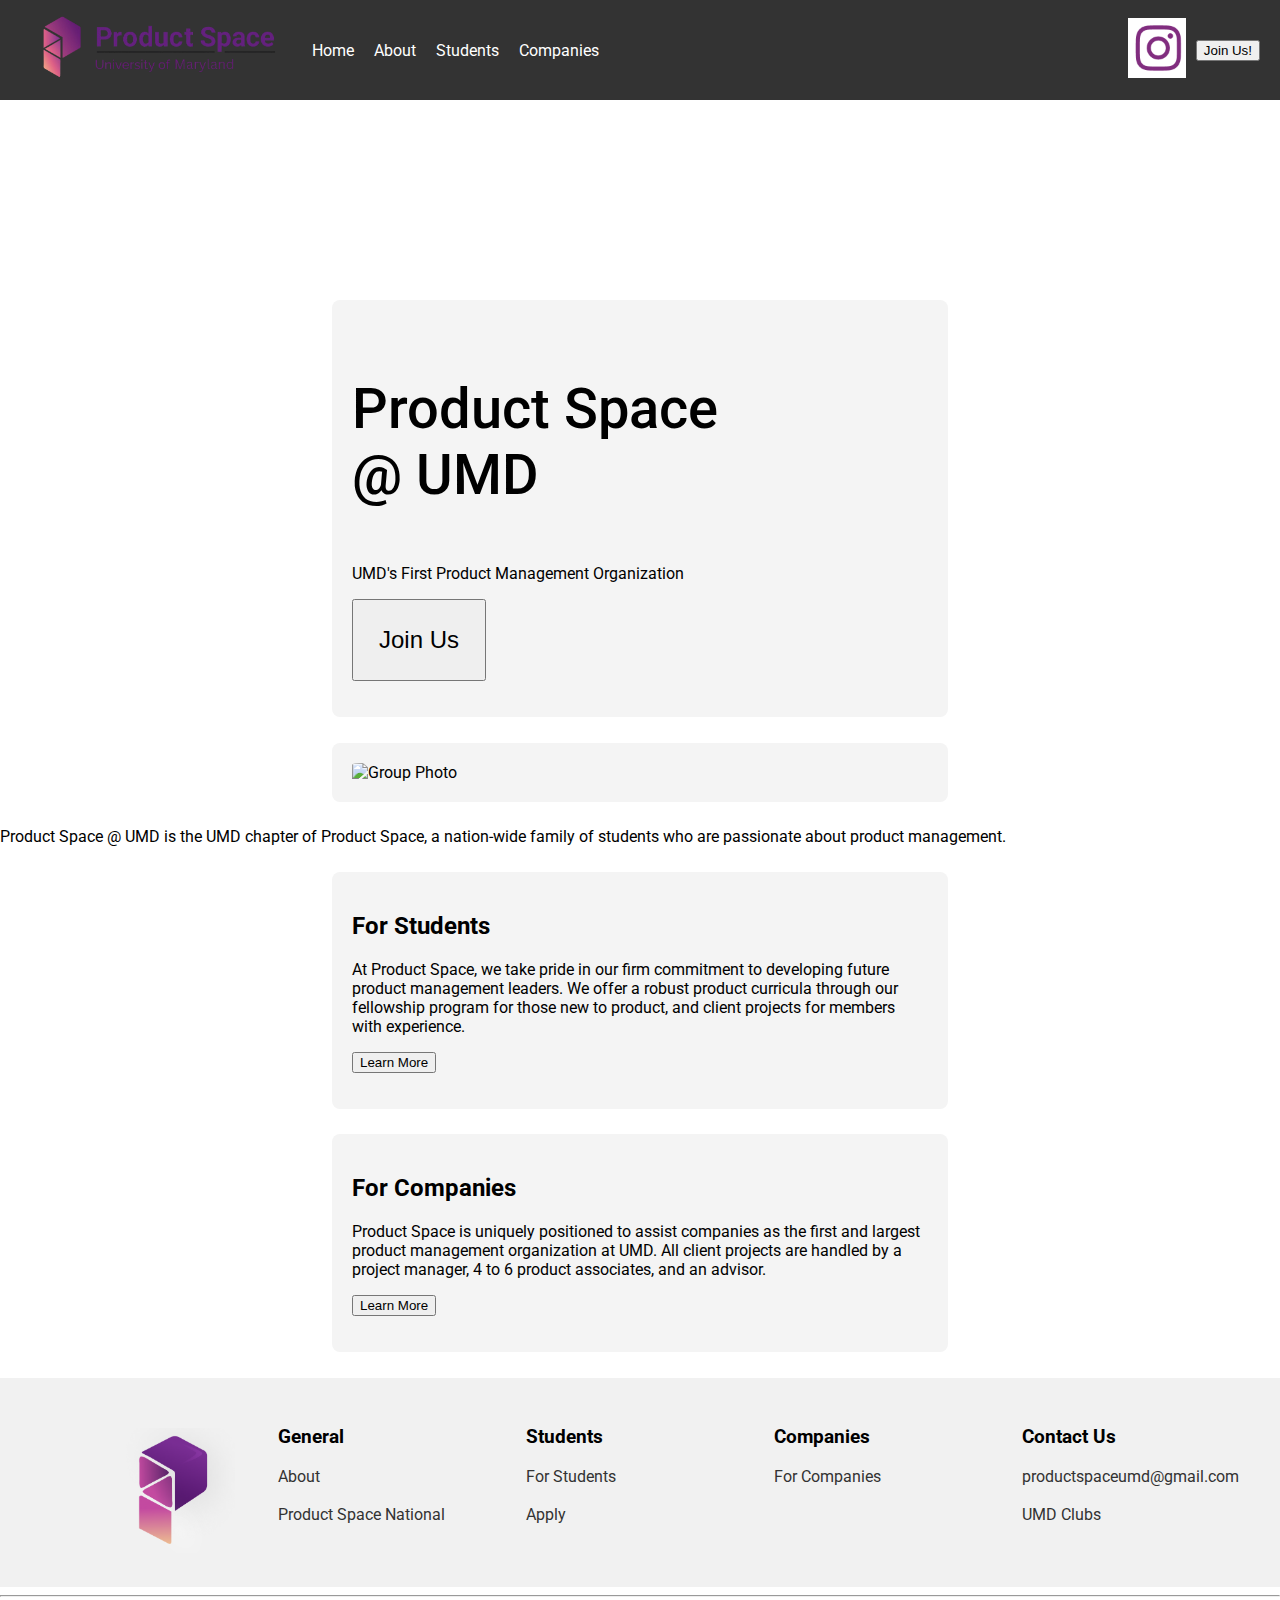
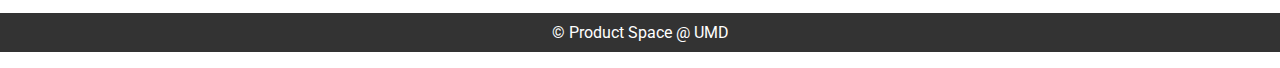
==== index.html @ 401a119f "Rename home.html to index.html" ====
<!DOCTYPE html>
<html lang="en">

<head>
    <meta charset="utf-8">
	<title>UMD Product Space </title>
    <link rel="stylesheet" href="style.css" type="text/css">
    <link rel="preconnect" href="https://fonts.googleapis.com">
    <link rel="preconnect" href="https://fonts.gstatic.com" crossorigin>
    <link href="https://fonts.googleapis.com/css2?family=Domine:wght@400..700&family=Roboto:ital,wght@0,100..900;1,100..900&display=swap" rel="stylesheet">
</head>

<body class="body-format">
    <div id="navbar">
        <div id="leftNav">
            <img src="ps+md+logo.png" height="80">

            <a href="home.html">Home</a>
            <a href="about.html">About</a>
            <a href="students.html">Students</a>
            <a href="companies.html">Companies</a>
        </div>
        <div id="rightNav">
            <a href="https://www.instagram.com/productspaceumd/">
                <img src="instaLogo.png" height="60" alt="instagram"> 
            </a>
            <a  href="https://docs.google.com/forms/d/e/1FAIpQLSeWlETWPmmXoD9NtAts4yCuMwz2vFxb6qbk9b46RQPgtwjaCg/viewform">
                <button class="joinButton">Join Us!</button>
            </a>  
        </div>
      </div>


      <div class="row" id="intro">
        <div class="column" id="leftColumn" style="margin-top: 200px;">
            <p style="font-size: 3.5rem; font-weight: 500;">Product Space <br>@ UMD</p>
            <p>UMD's First Product Management Organization<p>
            <input class="joinButton" type="button" value="Join Us" style="font-size:1.5rem; padding: 25px;" >
        </div>
            <div class="column">
                <img src="ProfGroupPhoto.JPG" height="750" alt="Group Photo" style="border-radius: 10%;">
            </div>
      </div>

      <div class="row" id="mission">
        <p>Product Space @ UMD is the UMD chapter of Product Space, a nation-wide family of students who are passionate about product management.</p>
      </div>

      <div class="row" id="for">
        <div class="column" id="">
            <h2>For Students</h2>
            <p>At Product Space, we take pride in our firm commitment to developing future product management leaders. We offer a robust product curricula through our fellowship program for those new to product, and client projects for members with experience.<p>
            <input class="learnButton" type="button" value="Learn More">
        </div>
        <div class="column">
            <h2>For Companies</h2>
            <p>Product Space is uniquely positioned to assist companies as the first and largest product management organization at UMD. All client projects are handled by a project manager, 4 to 6 product associates, and an advisor.<p>
            <input class="learnButton" type="button" value="Learn More" >
        </div>
      </div>

      <div class="row" id="footer">
        <div class="columnF">
            <img width="125px" src="ps+logo.png" style="margin-left: 80px; margin-top: 20px;">
        </div>
        <div class="columnF" id="">
            <h3>General</h3>
            <a href="about.html">About</a><br>
            <a href="https://www.productspace.org/">Product Space National</a>
        </div>
        <div class="columnF">
            <h3>Students</h3>
            <a href="students.html">For Students</a><br>
            <a href="https://docs.google.com/forms/d/e/1FAIpQLSeWlETWPmmXoD9NtAts4yCuMwz2vFxb6qbk9b46RQPgtwjaCg/viewform"> Apply</a>
        </div>
        <div class="columnF" id="">
            <h3>Companies</h3>
            <a href="companies.html">For Companies</a>
        </div>
        <div class="columnF">
            <h3>Contact Us</h3>
            <a href="mailto:productspaceumd@gmail.com?subject=Client%20Project">
                productspaceumd@gmail.com
            </a><br>
            <a href="https://terplink.umd.edu/organization/productspaceatumd">UMD Clubs</a> 
        </div>
       
      </div>
      <hr>
      <p id="copyright">&#169 Product Space @ UMD </p>
      
</body>
</html>
---- style.css ----
/* General Styling */
body {
    font-family: 'Roboto', sans-serif;
    margin: 0;
    padding: 0;
}

/* Navbar Styling */
#navbar {
    display: flex;
    justify-content: space-between;
    padding: 10px 20px;
    background-color: #333;
    color: white;
}

#leftNav {
    display: flex;
    align-items: center;
}

#leftNav a {
    color: white;
    text-decoration: none;
    padding: 0 10px;
}

#rightNav {
    display: flex;
    align-items: center;
}

#rightNav a {
    margin-left: 10px;
}

/* Button Hover Effect */
.joinButton:hover {
    background-color: #007bff;
    color: white;
}

/* Student Section */
#student {
    padding: 40px;
    text-align: center;
}

#studentPara {
    font-size: 1.1rem;
    line-height: 1.6;
}

/* Column Styles for Student Programs */
.column {
    width: 45%;
    margin: 2% auto;
    padding: 20px;
    background-color: #f4f4f4;
    border-radius: 8px;
}

.column h3 {
    font-family: 'Domine', serif;
}

/* Footer Styling */
#footer {
    display: flex;
    justify-content: space-between;
    background-color: #f1f1f1;
    padding: 20px;
}

.columnF {
    width: 22%;
    padding: 10px;
}

.columnF a {
    display: block;
    text-decoration: none;
    color: #333;
}

#copyright {
    text-align: center;
    padding: 10px 0;
    background-color: #333;
    color: white;
}

/* Mobile Responsiveness */
@media (max-width: 768px) {
    #footer {
        flex-direction: column;
        align-items: center;
    }

    .columnF {
        width: 80%;
        margin-bottom: 10px;
    }

    #student {
        padding: 20px;
    }

    .column {
        width: 100%;
    }

    #navbar {
        flex-direction: column;
        align-items: center;
    }
}
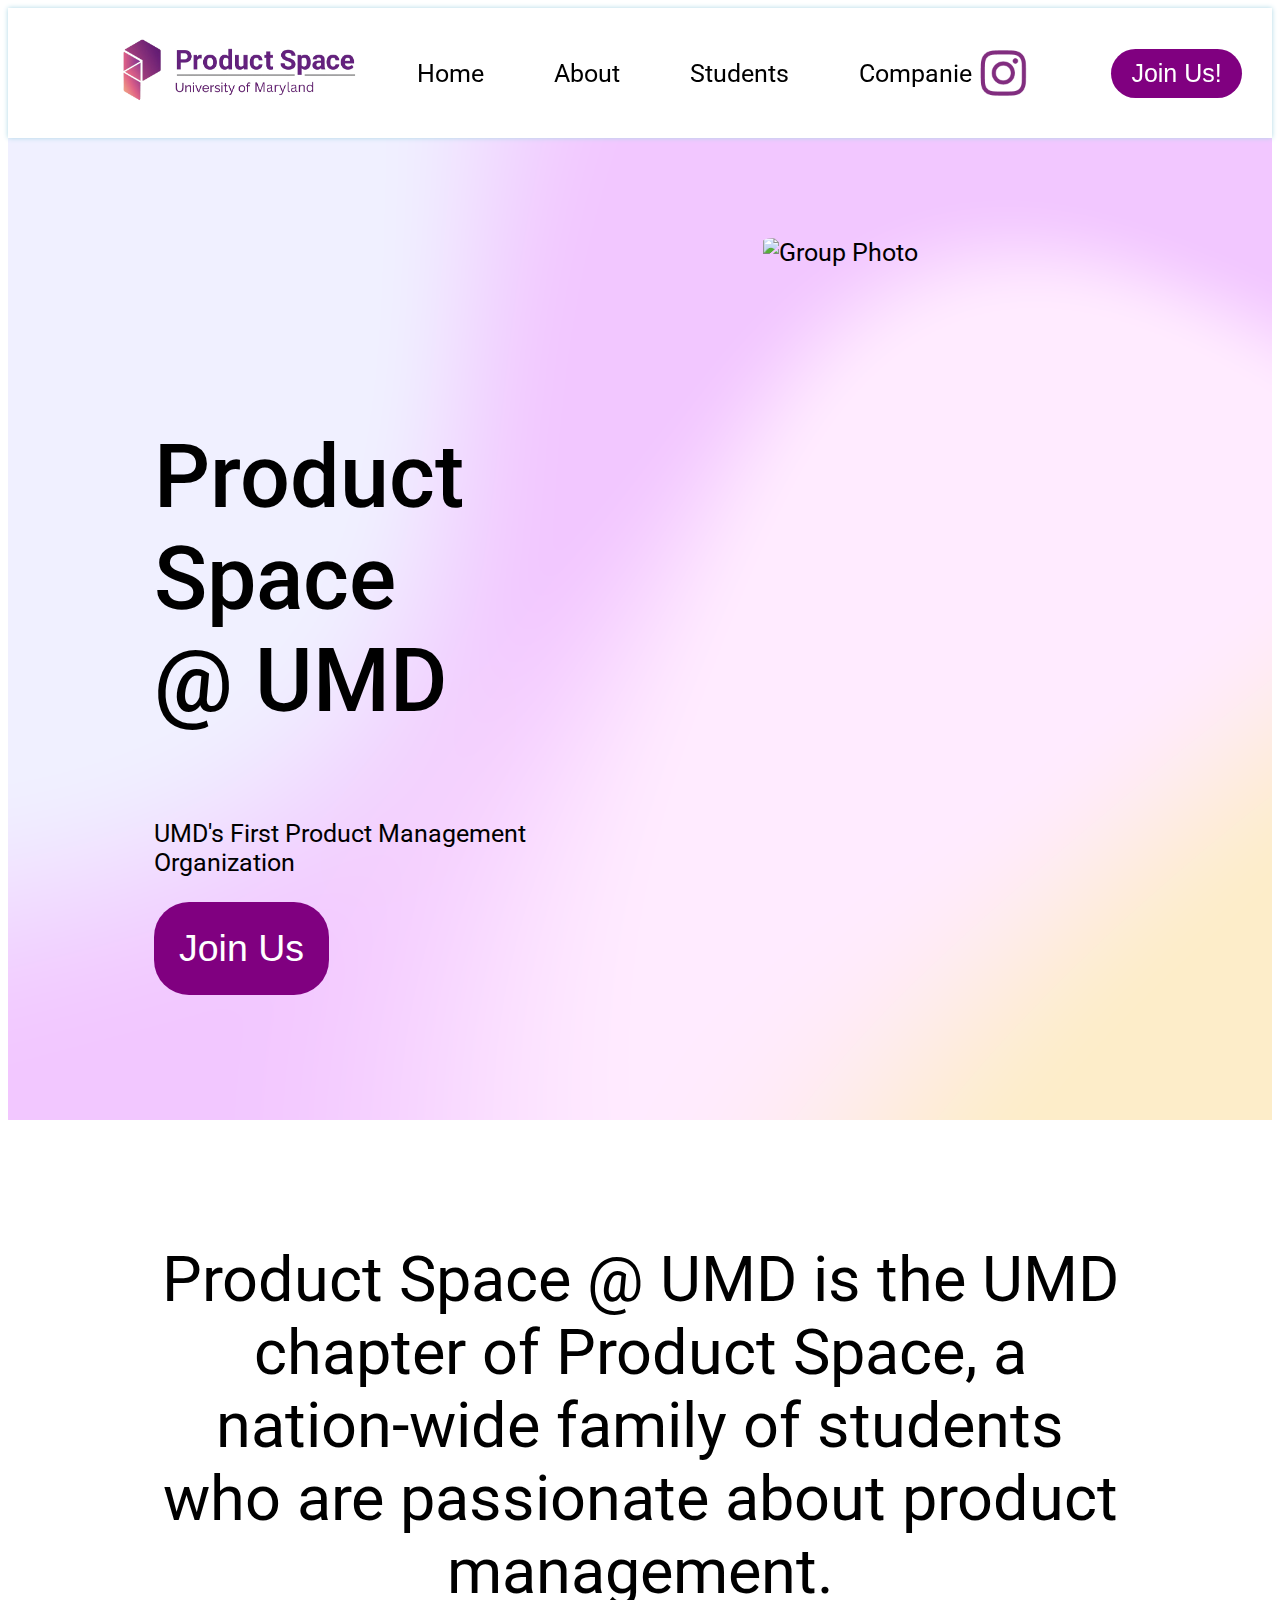
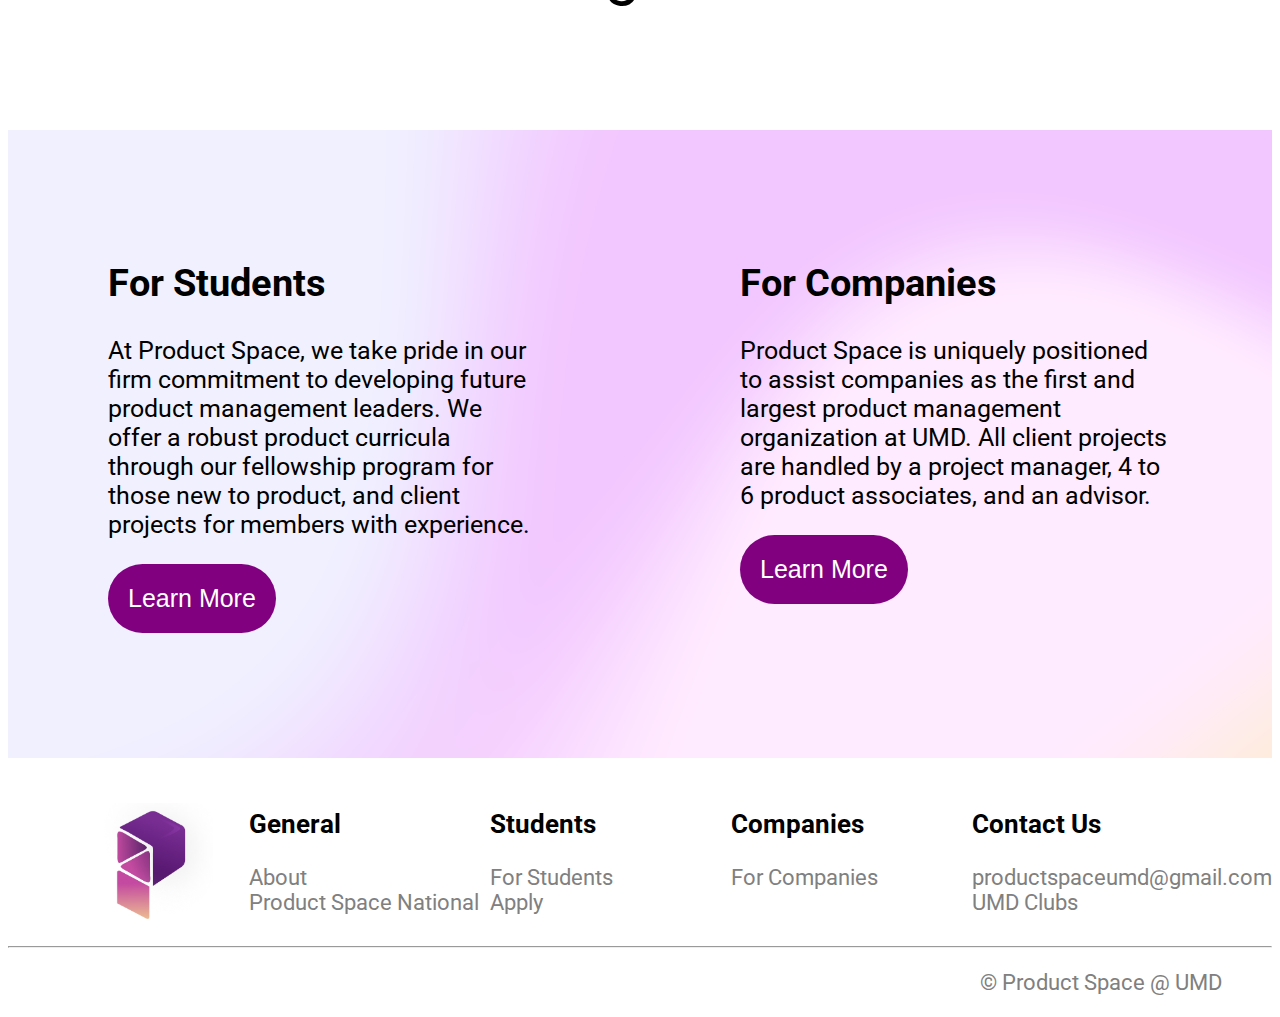
==== commit 8b903e4c: "Update home -> index in index.html" ====
--- a/index.html
+++ b/index.html
@@ -15,7 +15,7 @@
         <div id="leftNav">
             <img src="ps+md+logo.png" height="80">
 
-            <a href="home.html">Home</a>
+            <a href="index.html">Home</a>
             <a href="about.html">About</a>
             <a href="students.html">Students</a>
             <a href="companies.html">Companies</a>
@@ -50,12 +50,16 @@
         <div class="column" id="">
             <h2>For Students</h2>
             <p>At Product Space, we take pride in our firm commitment to developing future product management leaders. We offer a robust product curricula through our fellowship program for those new to product, and client projects for members with experience.<p>
-            <input class="learnButton" type="button" value="Learn More">
+            <a href="students.html">
+                <button class="learnButton">Learn More</button>
+            </a>
         </div>
         <div class="column">
             <h2>For Companies</h2>
             <p>Product Space is uniquely positioned to assist companies as the first and largest product management organization at UMD. All client projects are handled by a project manager, 4 to 6 product associates, and an advisor.<p>
-            <input class="learnButton" type="button" value="Learn More" >
+            <a href="companies.html">
+                <button class="learnButton">Learn More</button>
+            </a>
         </div>
       </div>
 
--- a/style.css
+++ b/style.css
@@ -1,117 +1,192 @@
-/* General Styling */
-body {
-    font-family: 'Roboto', sans-serif;
-    margin: 0;
-    padding: 0;
+
+html{
+    font-size: 25px;
+    background-color: white;
+    font-family: "Roboto", serif;
+    font-weight: 400;
+    font-style: normal;
+    font-variation-settings: "wdth" 100;
 }
 
-/* Navbar Styling */
+/* Style the navbar */
 #navbar {
     display: flex;
-    justify-content: space-between;
-    padding: 10px 20px;
-    background-color: #333;
-    color: white;
+    position: sticky;
+    top: 0;
+    overflow: hidden;
+    background-color: white;
+    box-shadow: 0px 0px 5px lightblue;
+    align-items: center;
+    
 }
-
-#leftNav {
-    display: flex;
-    align-items: center;
-}
-
-#leftNav a {
-    color: white;
-    text-decoration: none;
-    padding: 0 10px;
+#leftNav{
+  display: flex;
+  align-items: center;
 }
 
 #rightNav {
+  display: flex;
+  align-items: center;
+  justify-content: space-between; /* Ensure proper spacing */
+}
+#leftNav img {
+  margin-left: 10%; /* Add spacing between the icon and the button */
+}
+  
+
+#rightNav img {
+  margin: 0 10px; /* Adjust spacing */
+  height: 60px; /* Ensure consistent height */
+  vertical-align: middle; /* Align with button */
+}
+  
+  /* Navbar links */
+  #navbar a {
+    float: left;
+    display: block;
+    color: black;
+    text-align: center;
+    padding: 35px;
+    text-decoration: none;
+    font-size: 1rem;
+  }
+
+  #footer a{
+    color: gray;
+    text-decoration: none;
+  }
+
+  #footer a:hover{
+    color: purple;
+    text-decoration: underline;
+  }
+  
+  #navbar a:hover {
+    color: purple; 
+    text-decoration: underline;
+  }
+  h1{
+    font-size: 3.5rem;
+  }
+  /* Page content */
+  .content {
+    padding: 16px;
+  }
+
+  #about{
+    padding: 20px; 
+  }
+
+  .joinButton {
+    color: white;
+    background-color: purple;
+    border-radius: 35px;
+    font-size: 1rem;
+    padding: 10px 20px; /* Adjust padding */
+    border: none;
+    white-space: nowrap; /* Prevents text from wrapping */
+}
+ .learnButton{
+    color:white; 
+    background-color: purple;
+    border-radius: 35px;
+    font-size: 1rem;
+    padding: 20px; 
+    border: none;
+ }
+
+ .joinButton:hover{
+    opacity: 70%;
+ }
+ .row {
     display: flex;
-    align-items: center;
-}
+  }
+  #intro{
+    background-image: url(mesh-gradient.png);
+    background-repeat: repeat-x;
+    background-size: cover; 
+  }
+  #for{
+    background-image: url(mesh-gradient.png);
+    background-repeat: repeat-x;
+    background-size: cover; 
+  }
+  #about{
+    background-image: url(mesh-gradient.png);
+    background-repeat: repeat-x;
+    background-size: cover; 
+  }
 
-#rightNav a {
-    margin-left: 10px;
-}
+  #student{
+    background-image: url(mesh-gradient.png);
+    background-repeat: repeat-x;
+    background-size: cover; 
+    padding: 100px;
+  }
 
-/* Button Hover Effect */
-.joinButton:hover {
-    background-color: #007bff;
-    color: white;
-}
+  #studentCol{
+    padding-left: 20px;
+  }
+  #studentPara{
+    font-size: 1.2rem;
+    padding:59px; 
+  }
+  #flyer{
+    margin-left: 25%;
+    width: 1000px; 
+  }
+  .column {
+    flex: 50%;
+    margin: 100px ; 
+  }
+  .columnF{
+    flex: 25%;
+    margin-top: 25px;
+  }
+  .columnA{
+    text-align: center;
+    padding:50px; 
 
-/* Student Section */
-#student {
-    padding: 40px;
+  }
+  .columnA p{
+    font-size: 1.4rem;
+  }
+
+  #leftColumn{
+    margin-left: 146px;
+  }
+  #leadership{
+    padding: 10%;
+  }
+  #mission{
+    font-size: 2.5rem;
+    padding: 60px 150px 60px 150px; 
     text-align: center;
-}
-
-#studentPara {
-    font-size: 1.1rem;
-    line-height: 1.6;
-}
-
-/* Column Styles for Student Programs */
-.column {
-    width: 45%;
-    margin: 2% auto;
+  }
+  .headshot{
+    width: 400px;
+    border-radius: 15%;
+  }
+  .flexbox{
+    display: flex;
+    justify-content: center;
+  }
+  .person{
+    text-align: center;
     padding: 20px;
-    background-color: #f4f4f4;
-    border-radius: 8px;
-}
-
-.column h3 {
-    font-family: 'Domine', serif;
-}
-
-/* Footer Styling */
-#footer {
-    display: flex;
-    justify-content: space-between;
-    background-color: #f1f1f1;
-    padding: 20px;
-}
-
-.columnF {
-    width: 22%;
-    padding: 10px;
-}
-
-.columnF a {
-    display: block;
-    text-decoration: none;
-    color: #333;
-}
-
-#copyright {
-    text-align: center;
-    padding: 10px 0;
-    background-color: #333;
-    color: white;
-}
-
-/* Mobile Responsiveness */
-@media (max-width: 768px) {
-    #footer {
-        flex-direction: column;
-        align-items: center;
-    }
-
-    .columnF {
-        width: 80%;
-        margin-bottom: 10px;
-    }
-
-    #student {
-        padding: 20px;
-    }
-
-    .column {
-        width: 100%;
-    }
-
-    #navbar {
-        flex-direction: column;
-        align-items: center;
-    }
-}
+  }
+  #emailLink{
+    color: black; 
+  }
+  #emailLink a:hover{
+    color: purple;
+  }
+  #footer{
+    font-size: 22px;
+  }
+  #copyright{
+    color:gray; 
+    font-size: 22px;
+    margin-right: 50px; 
+    text-align: right;
+  }
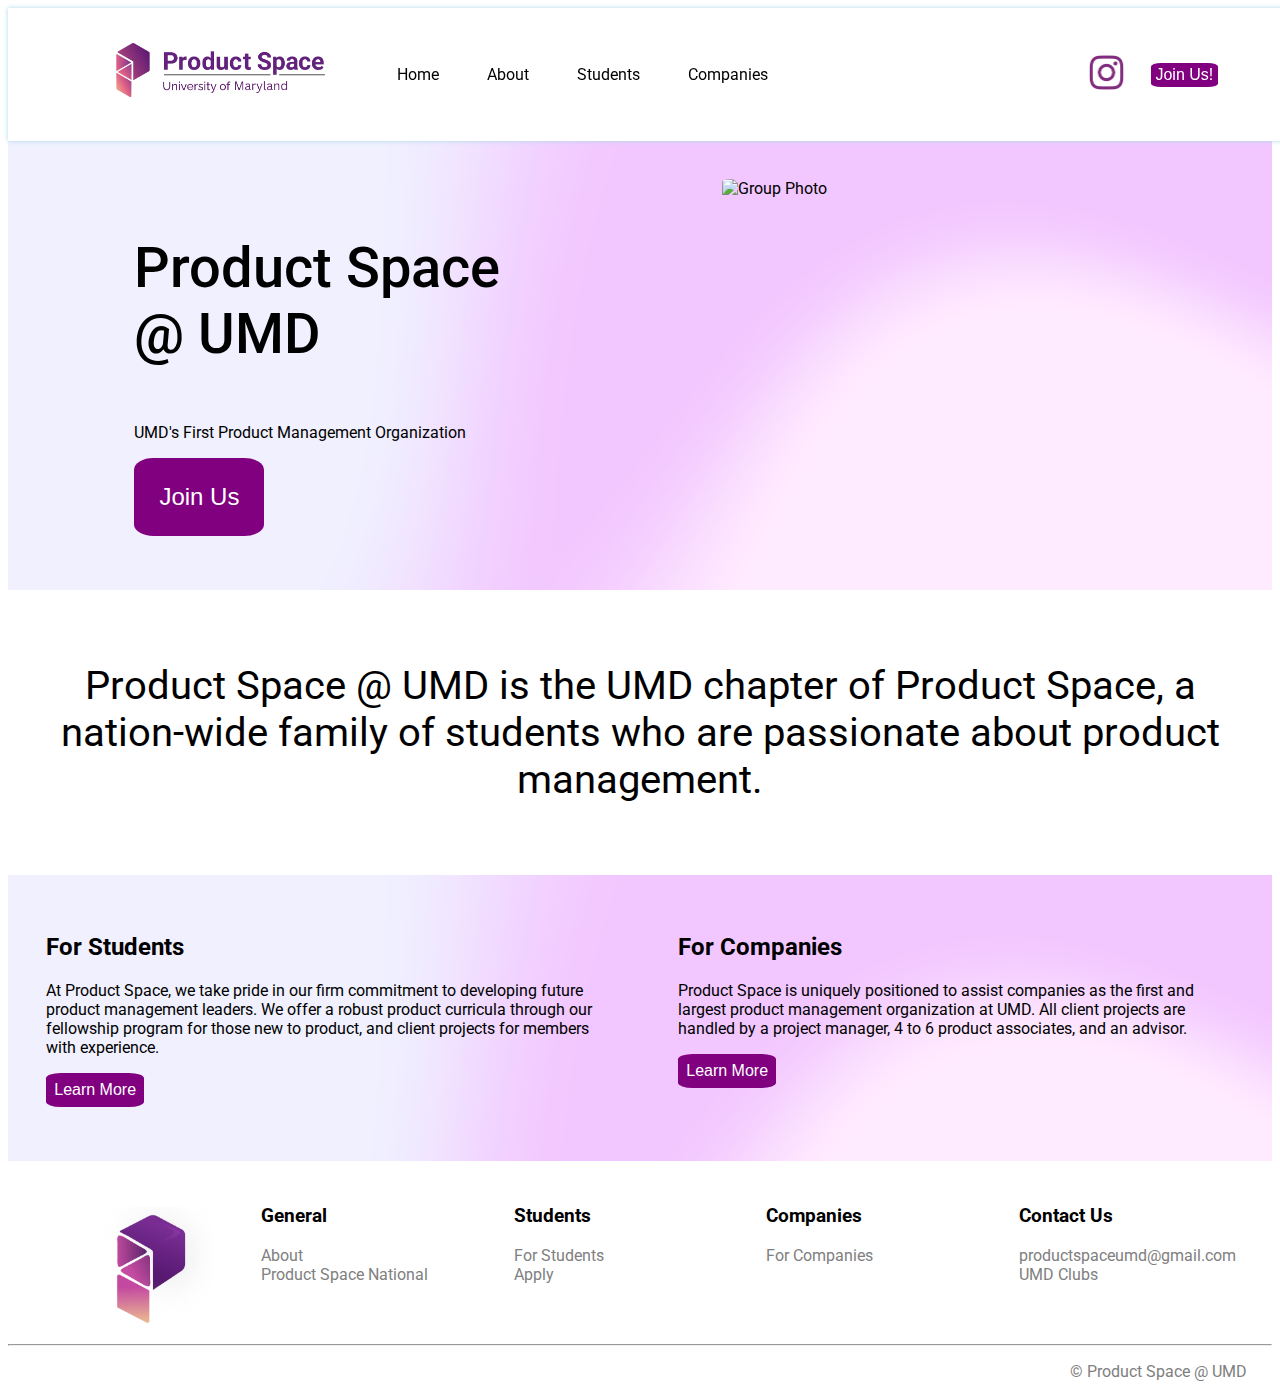
==== commit 4429f3af: "Add files via upload" ====
--- a/index.html
+++ b/index.html
@@ -13,7 +13,7 @@
 <body class="body-format">
     <div id="navbar">
         <div id="leftNav">
-            <img src="ps+md+logo.png" height="80">
+            <a href="index.html"><img src="/media/logos/ps+md+logo.png" alt="ProductSpaceGroupPhoto" height="80"></a>
 
             <a href="index.html">Home</a>
             <a href="about.html">About</a>
@@ -22,23 +22,21 @@
         </div>
         <div id="rightNav">
             <a href="https://www.instagram.com/productspaceumd/">
-                <img src="instaLogo.png" height="60" alt="instagram"> 
+                <img src="/media/logos/instaLogo.png" alt="instagram"> 
             </a>
-            <a  href="https://docs.google.com/forms/d/e/1FAIpQLSeWlETWPmmXoD9NtAts4yCuMwz2vFxb6qbk9b46RQPgtwjaCg/viewform">
-                <button class="joinButton">Join Us!</button>
-            </a>  
+            <button class="joinButton" onclick="window.location.href = 'https://docs.google.com/forms/d/e/1FAIpQLSeWlETWPmmXoD9NtAts4yCuMwz2vFxb6qbk9b46RQPgtwjaCg/viewform';">Join Us!</button>
         </div>
       </div>
 
 
       <div class="row" id="intro">
-        <div class="column" id="leftColumn" style="margin-top: 200px;">
+        <div class="column" id="leftColumn">
             <p style="font-size: 3.5rem; font-weight: 500;">Product Space <br>@ UMD</p>
             <p>UMD's First Product Management Organization<p>
-            <input class="joinButton" type="button" value="Join Us" style="font-size:1.5rem; padding: 25px;" >
+            <button class="joinButton" onclick="window.location.href='https://docs.google.com/forms/d/e/1FAIpQLSeWlETWPmmXoD9NtAts4yCuMwz2vFxb6qbk9b46RQPgtwjaCg/viewform';" style="font-size:1.5rem; padding: 25px;" >Join Us</button>
         </div>
             <div class="column">
-                <img src="ProfGroupPhoto.JPG" height="750" alt="Group Photo" style="border-radius: 10%;">
+                <img src="/media/groupPhotos/ProfGroupPhoto.JPG" class="groupPhoto" alt="Group Photo">
             </div>
       </div>
 
@@ -47,27 +45,25 @@
       </div>
 
       <div class="row" id="for">
-        <div class="column" id="">
+        <div class="column">
             <h2>For Students</h2>
             <p>At Product Space, we take pride in our firm commitment to developing future product management leaders. We offer a robust product curricula through our fellowship program for those new to product, and client projects for members with experience.<p>
-            <a href="students.html">
-                <button class="learnButton">Learn More</button>
-            </a>
+            <button class="learnButton" onclick="window.location.href = 'students.html';">Learn More</button>
+                
         </div>
         <div class="column">
             <h2>For Companies</h2>
             <p>Product Space is uniquely positioned to assist companies as the first and largest product management organization at UMD. All client projects are handled by a project manager, 4 to 6 product associates, and an advisor.<p>
-            <a href="companies.html">
-                <button class="learnButton">Learn More</button>
-            </a>
+            <button class="learnButton" onclick="window.location.href='companies.html';">Learn More</button>
+
         </div>
       </div>
 
       <div class="row" id="footer">
         <div class="columnF">
-            <img width="125px" src="ps+logo.png" style="margin-left: 80px; margin-top: 20px;">
+            <img width="125" src="/media/logos/ps+logo.png" alt="ProductSpaceLogo" style="margin-left: 80px; margin-top: 20px;">
         </div>
-        <div class="columnF" id="">
+        <div class="columnF">
             <h3>General</h3>
             <a href="about.html">About</a><br>
             <a href="https://www.productspace.org/">Product Space National</a>
@@ -77,7 +73,7 @@
             <a href="students.html">For Students</a><br>
             <a href="https://docs.google.com/forms/d/e/1FAIpQLSeWlETWPmmXoD9NtAts4yCuMwz2vFxb6qbk9b46RQPgtwjaCg/viewform"> Apply</a>
         </div>
-        <div class="columnF" id="">
+        <div class="columnF">
             <h3>Companies</h3>
             <a href="companies.html">For Companies</a>
         </div>
@@ -91,7 +87,7 @@
        
       </div>
       <hr>
-      <p id="copyright">&#169 Product Space @ UMD </p>
+      <p id="copyright">&#169; Product Space @ UMD </p>
       
 </body>
-</html>
+</html>--- a/style.css
+++ b/style.css
@@ -1,6 +1,6 @@
 
 html{
-    font-size: 25px;
+    font-size: 16px;
     background-color: white;
     font-family: "Roboto", serif;
     font-weight: 400;
@@ -8,48 +8,46 @@
     font-variation-settings: "wdth" 100;
 }
 
-/* Style the navbar */
 #navbar {
-    display: flex;
-    position: sticky;
-    top: 0;
-    overflow: hidden;
-    background-color: white;
-    box-shadow: 0px 0px 5px lightblue;
-    align-items: center;
-    
+  display: flex;
+  position: sticky;
+  top: 0;
+  background-color: white;
+  box-shadow: 0 0 0.5vh lightblue;
+  align-items: center;
+  justify-content: space-between;
+  padding: 1% 5%;
+  width: 100%;
+  flex-wrap: wrap; /* Prevents items from overflowing */
 }
-#leftNav{
+
+/* Left Navbar (Logo + Links) */
+#leftNav {
   display: flex;
   align-items: center;
 }
 
+#leftNav img {
+  max-height: 8vh; /* Scales properly */
+}
+
+/* Right Navbar (Socials + Button) */
 #rightNav {
   display: flex;
   align-items: center;
-  justify-content: space-between; /* Ensure proper spacing */
+  margin-right: 10%;
 }
-#leftNav img {
-  margin-left: 10%; /* Add spacing between the icon and the button */
-}
-  
 
 #rightNav img {
-  margin: 0 10px; /* Adjust spacing */
-  height: 60px; /* Ensure consistent height */
-  vertical-align: middle; /* Align with button */
+  height: 5vh;
 }
-  
-  /* Navbar links */
-  #navbar a {
-    float: left;
-    display: block;
-    color: black;
-    text-align: center;
-    padding: 35px;
-    text-decoration: none;
-    font-size: 1rem;
-  }
+
+#navbar a {
+  text-decoration: none;
+  color: black;
+  font-size: 1rem;
+  padding: 1rem 1.5rem; /* Balanced padding */
+}
 
   #footer a{
     color: gray;
@@ -70,28 +68,27 @@
   }
   /* Page content */
   .content {
-    padding: 16px;
+    padding: 16%;
   }
-
-  #about{
-    padding: 20px; 
+  .groupPhoto{
+    height: 50vh; 
+    border-radius: 12%;
   }
-
   .joinButton {
     color: white;
     background-color: purple;
-    border-radius: 35px;
+    border-radius: 15%;
     font-size: 1rem;
-    padding: 10px 20px; /* Adjust padding */
+    padding: 2% 3%; /* Adjust padding */
     border: none;
     white-space: nowrap; /* Prevents text from wrapping */
 }
  .learnButton{
     color:white; 
     background-color: purple;
-    border-radius: 35px;
+    border-radius: 15%;
     font-size: 1rem;
-    padding: 20px; 
+    padding: 1.5%; 
     border: none;
  }
 
@@ -102,50 +99,48 @@
     display: flex;
   }
   #intro{
-    background-image: url(mesh-gradient.png);
+    background-image: url(/media/logos/mesh-gradient.png);
     background-repeat: repeat-x;
     background-size: cover; 
   }
   #for{
-    background-image: url(mesh-gradient.png);
+    background-image: url(/media/logos/mesh-gradient.png);
     background-repeat: repeat-x;
     background-size: cover; 
   }
   #about{
-    background-image: url(mesh-gradient.png);
+    background-image: url(/media/logos/mesh-gradient.png);
     background-repeat: repeat-x;
     background-size: cover; 
+    padding: 5%; 
   }
 
   #student{
-    background-image: url(mesh-gradient.png);
+    background-image: url(/media/logos/mesh-gradient.png);
     background-repeat: repeat-x;
     background-size: cover; 
-    padding: 100px;
+    padding: 2%; 
   }
 
-  #studentCol{
-    padding-left: 20px;
-  }
   #studentPara{
     font-size: 1.2rem;
-    padding:59px; 
+    padding: 3%; 
   }
   #flyer{
-    margin-left: 25%;
-    width: 1000px; 
+    margin-left: 30%;
+    width: 70vh; 
   }
   .column {
     flex: 50%;
-    margin: 100px ; 
+    margin: 3%; 
   }
   .columnF{
     flex: 25%;
-    margin-top: 25px;
+    margin-top: 2%;
   }
   .columnA{
     text-align: center;
-    padding:50px; 
+    padding:10%; 
 
   }
   .columnA p{
@@ -153,14 +148,14 @@
   }
 
   #leftColumn{
-    margin-left: 146px;
+    margin-left: 10%;
   }
   #leadership{
     padding: 10%;
   }
   #mission{
     font-size: 2.5rem;
-    padding: 60px 150px 60px 150px; 
+    padding: 0.8em 1em 0.8em 1em; 
     text-align: center;
   }
   .headshot{
@@ -173,7 +168,7 @@
   }
   .person{
     text-align: center;
-    padding: 20px;
+    padding: 5%;
   }
   #emailLink{
     color: black; 
@@ -182,11 +177,11 @@
     color: purple;
   }
   #footer{
-    font-size: 22px;
+    font-size: 1rem;
   }
   #copyright{
     color:gray; 
-    font-size: 22px;
-    margin-right: 50px; 
+    font-size: 1rem;
+    margin-right: 2%; 
     text-align: right;
-  }
+  }